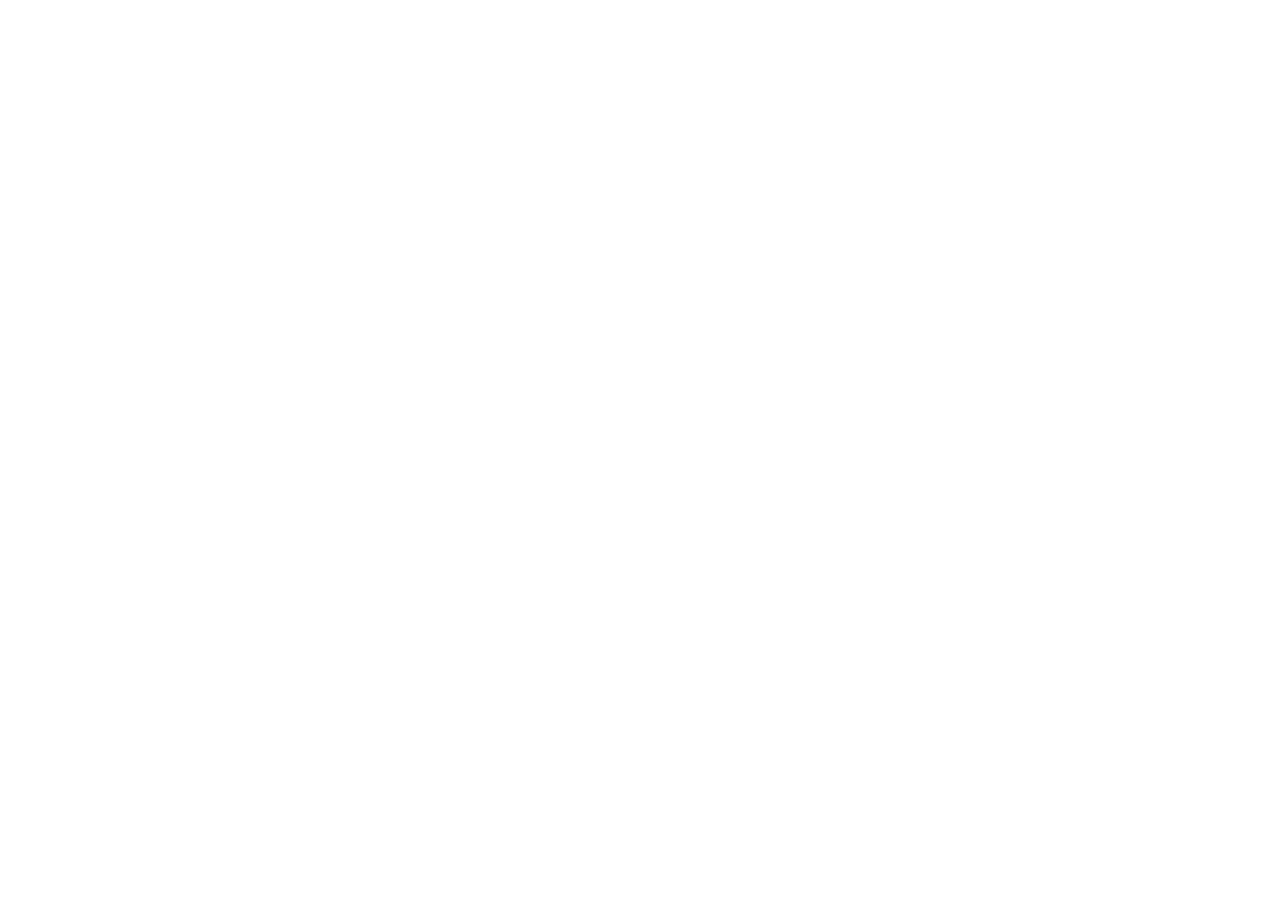
==== my-first-app/index.html @ 7151dc5b "save" ====
<!DOCTYPE html>
<html lang="en">
  <head>
    <meta charset="utf-8" />
    <title>MyFirstApp</title>
    <base href="/MyFirstApp" />
    <meta name="viewport" content="width=device-width, initial-scale=1" />
    <link rel="icon" type="image/x-icon" href="favicon.ico" />
    <link
      href="https://fonts.googleapis.com/css?family=Roboto&Josefin+Slab&display=swap"
      rel="stylesheet"
    />
  <link rel="stylesheet" href="styles.a33961cc237af528a1a2.css"></head>
  <body>
    <app-root></app-root>
  <script src="runtime-es2015.1eba213af0b233498d9d.js" type="module"></script><script src="runtime-es5.1eba213af0b233498d9d.js" nomodule defer></script><script src="polyfills-es5.9e286f6d9247438cbb02.js" nomodule defer></script><script src="polyfills-es2015.690002c25ea8557bb4b0.js" type="module"></script><script src="main-es2015.01c7f290195475cc4a01.js" type="module"></script><script src="main-es5.01c7f290195475cc4a01.js" nomodule defer></script></body>
</html>
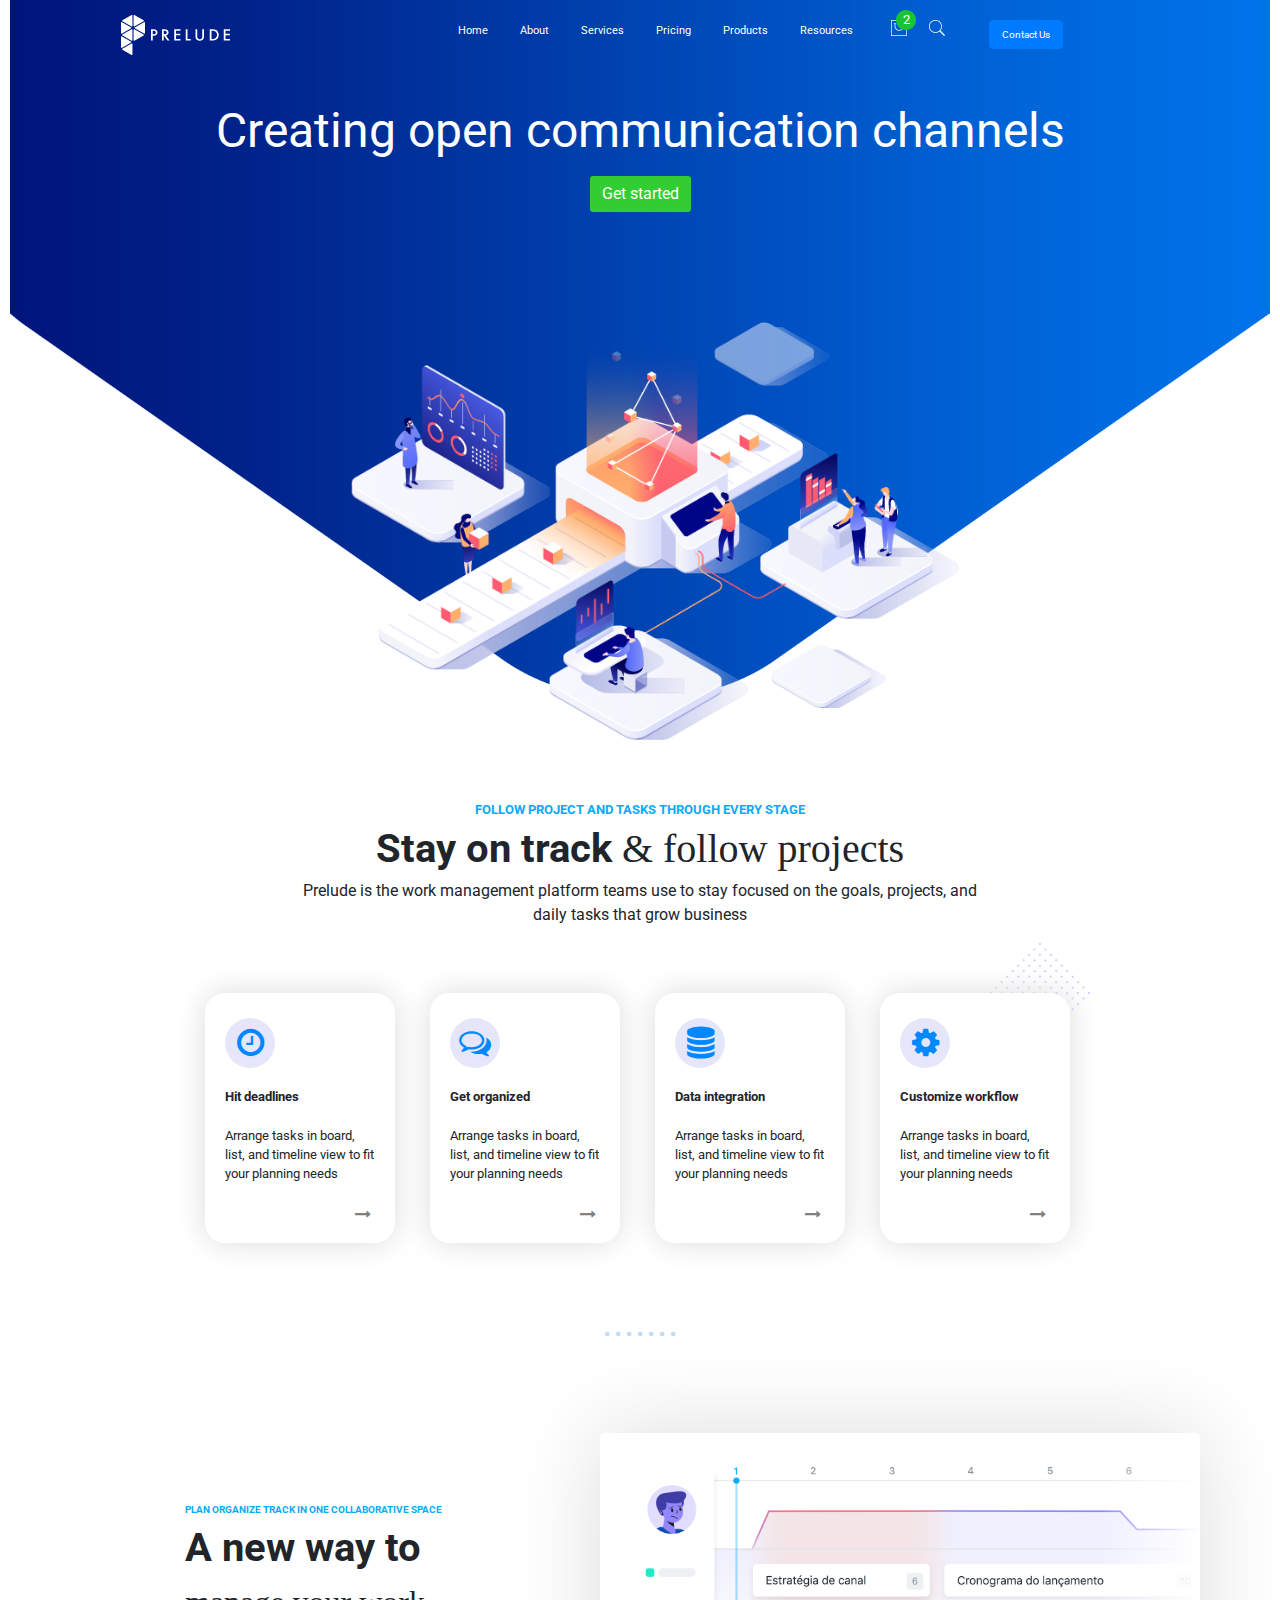
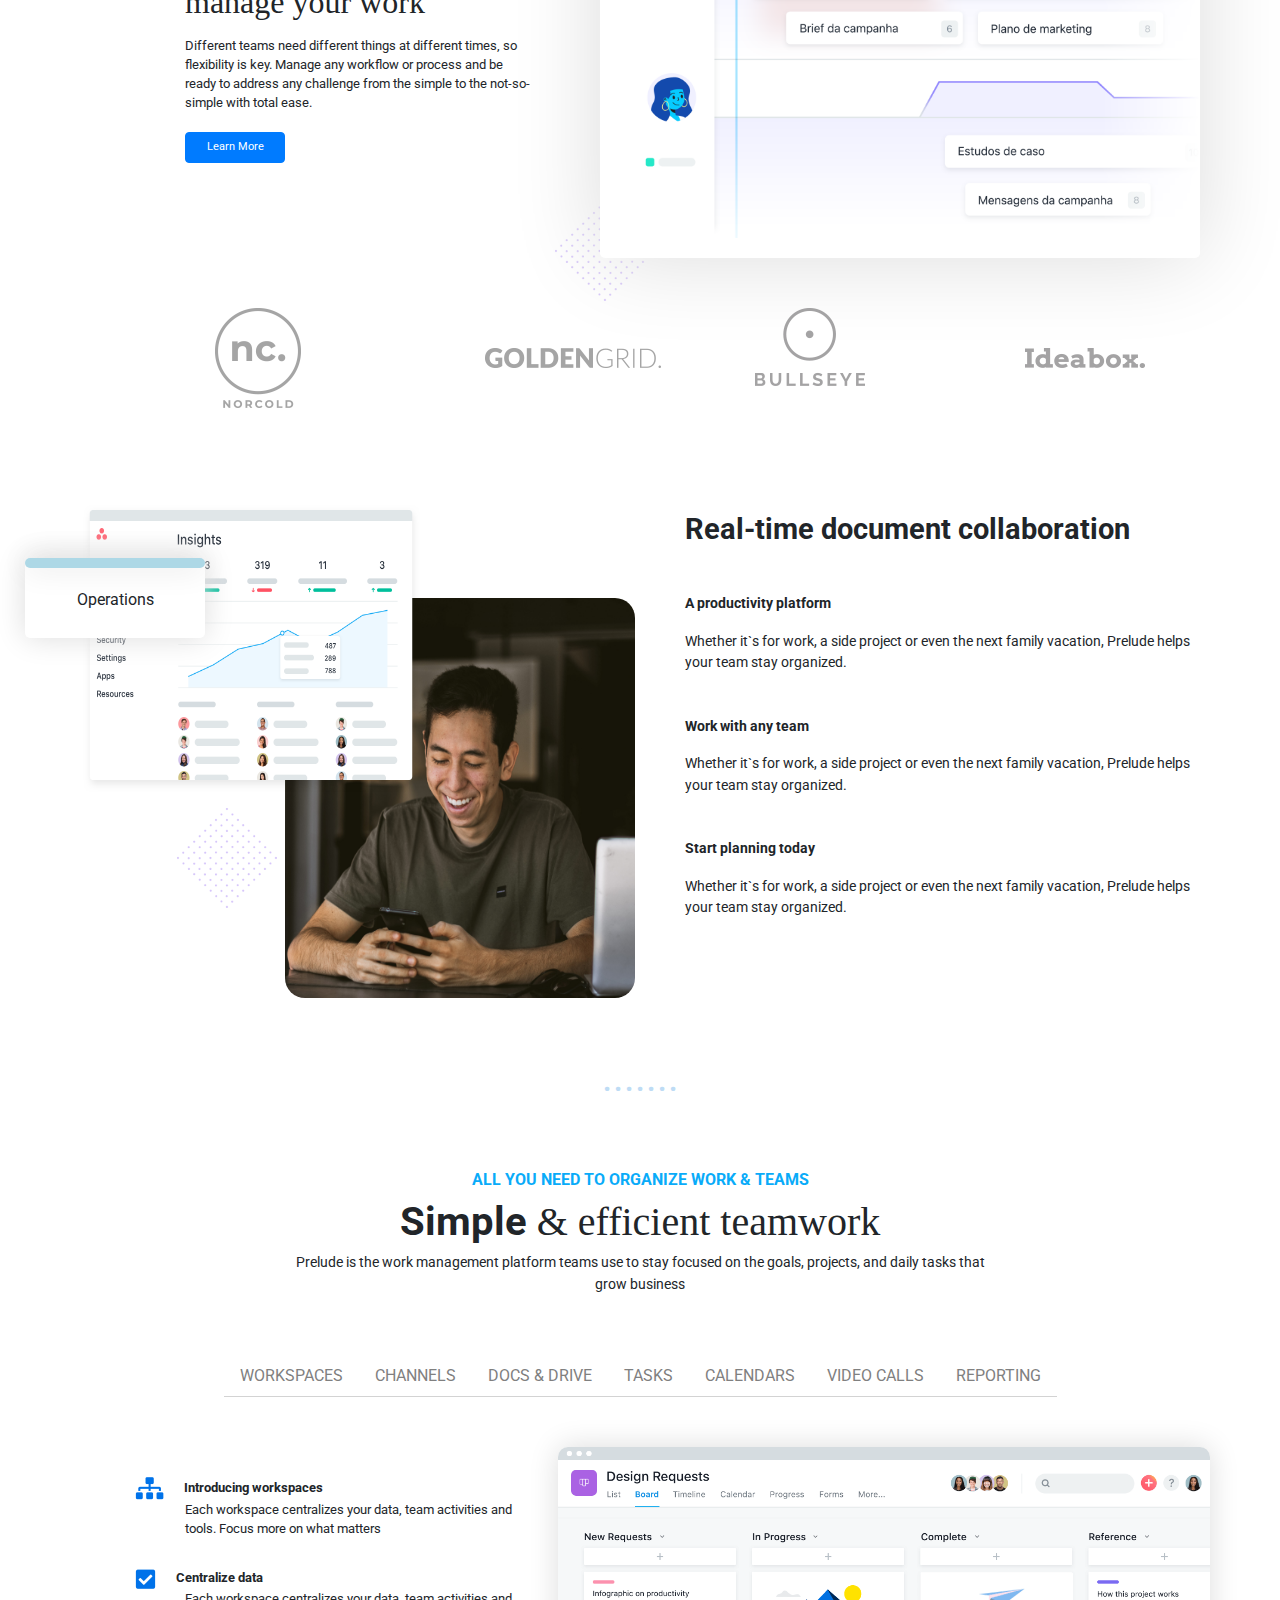
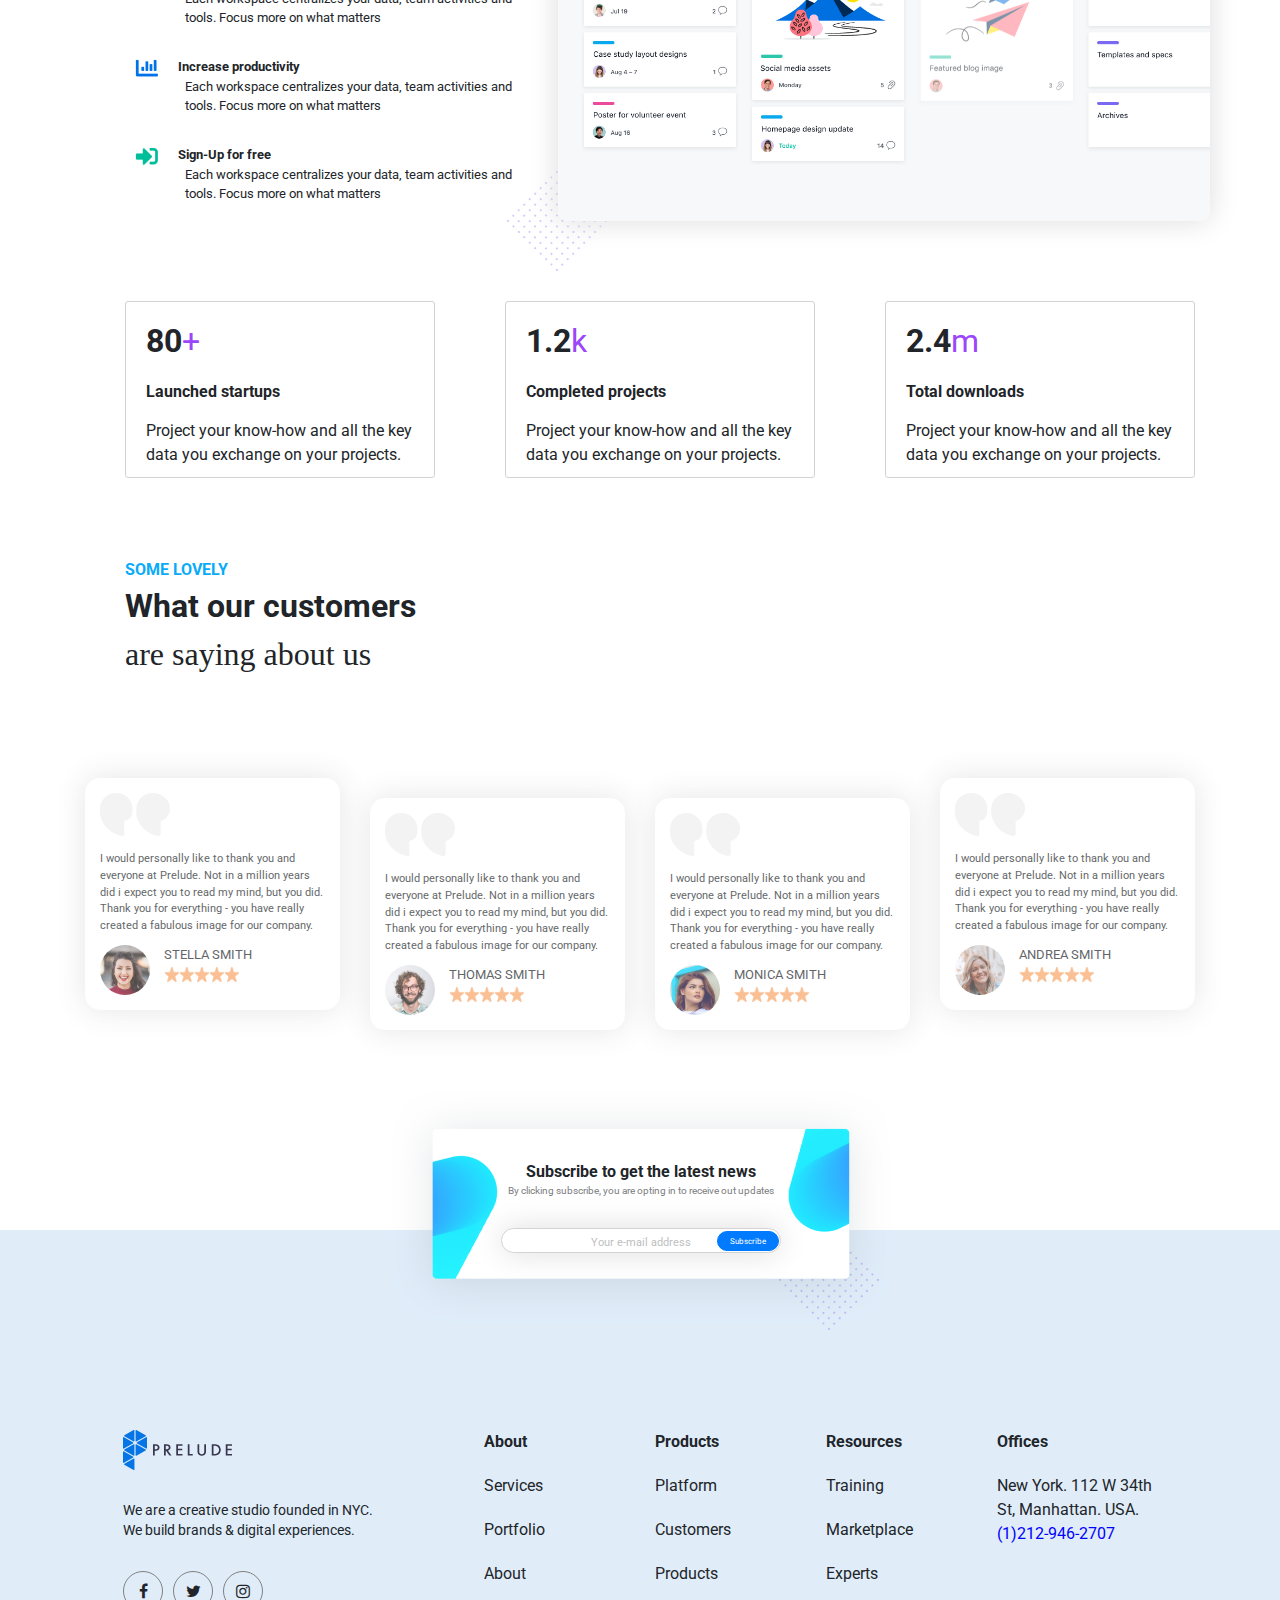
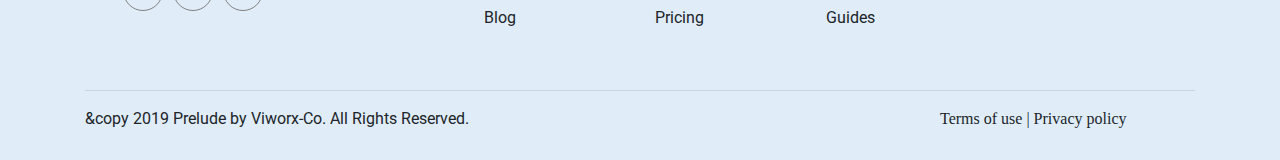
==== commit 491289ad: "set base href" ====
--- a/my-first-app/index.html
+++ b/my-first-app/index.html
@@ -3,7 +3,7 @@
   <head>
     <meta charset="utf-8" />
     <title>MyFirstApp</title>
-    <base href="/MyFirstApp" />
+    <base href="/my-first-app/" />
     <meta name="viewport" content="width=device-width, initial-scale=1" />
     <link rel="icon" type="image/x-icon" href="favicon.ico" />
     <link
